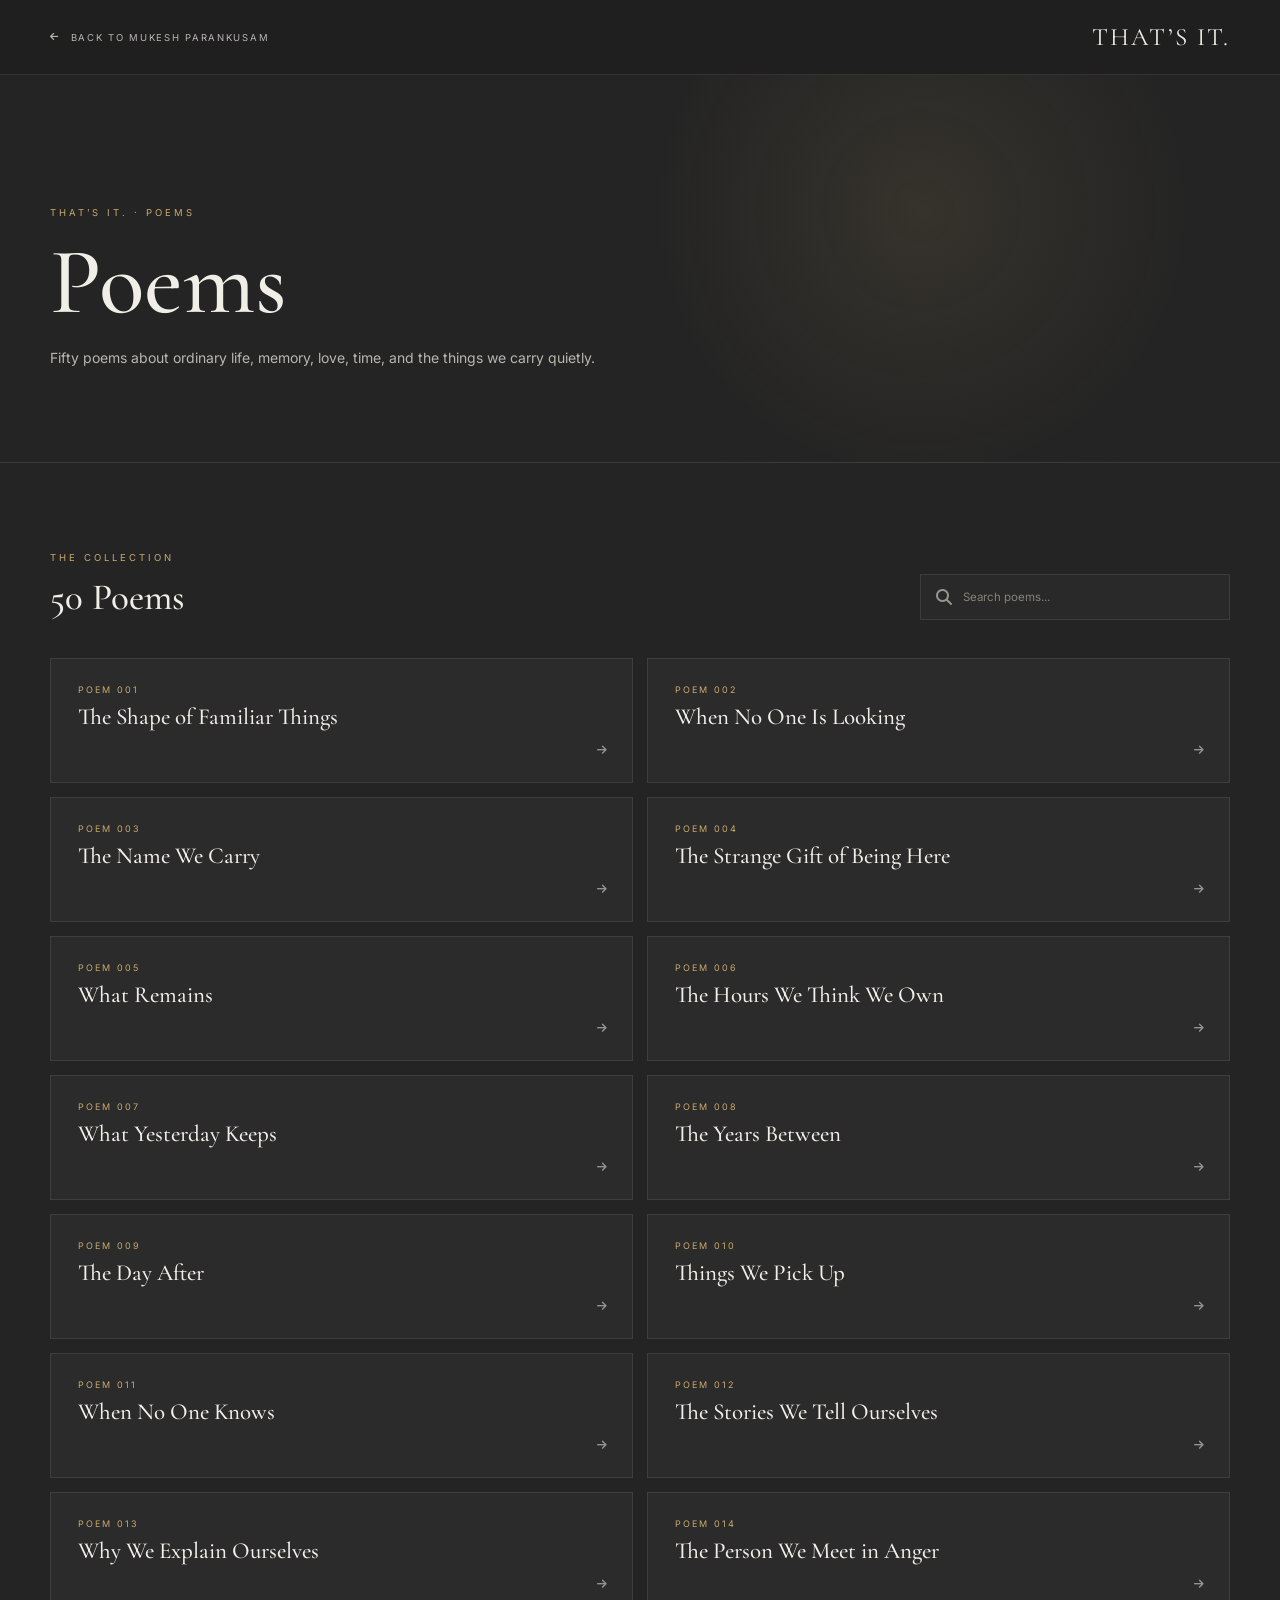
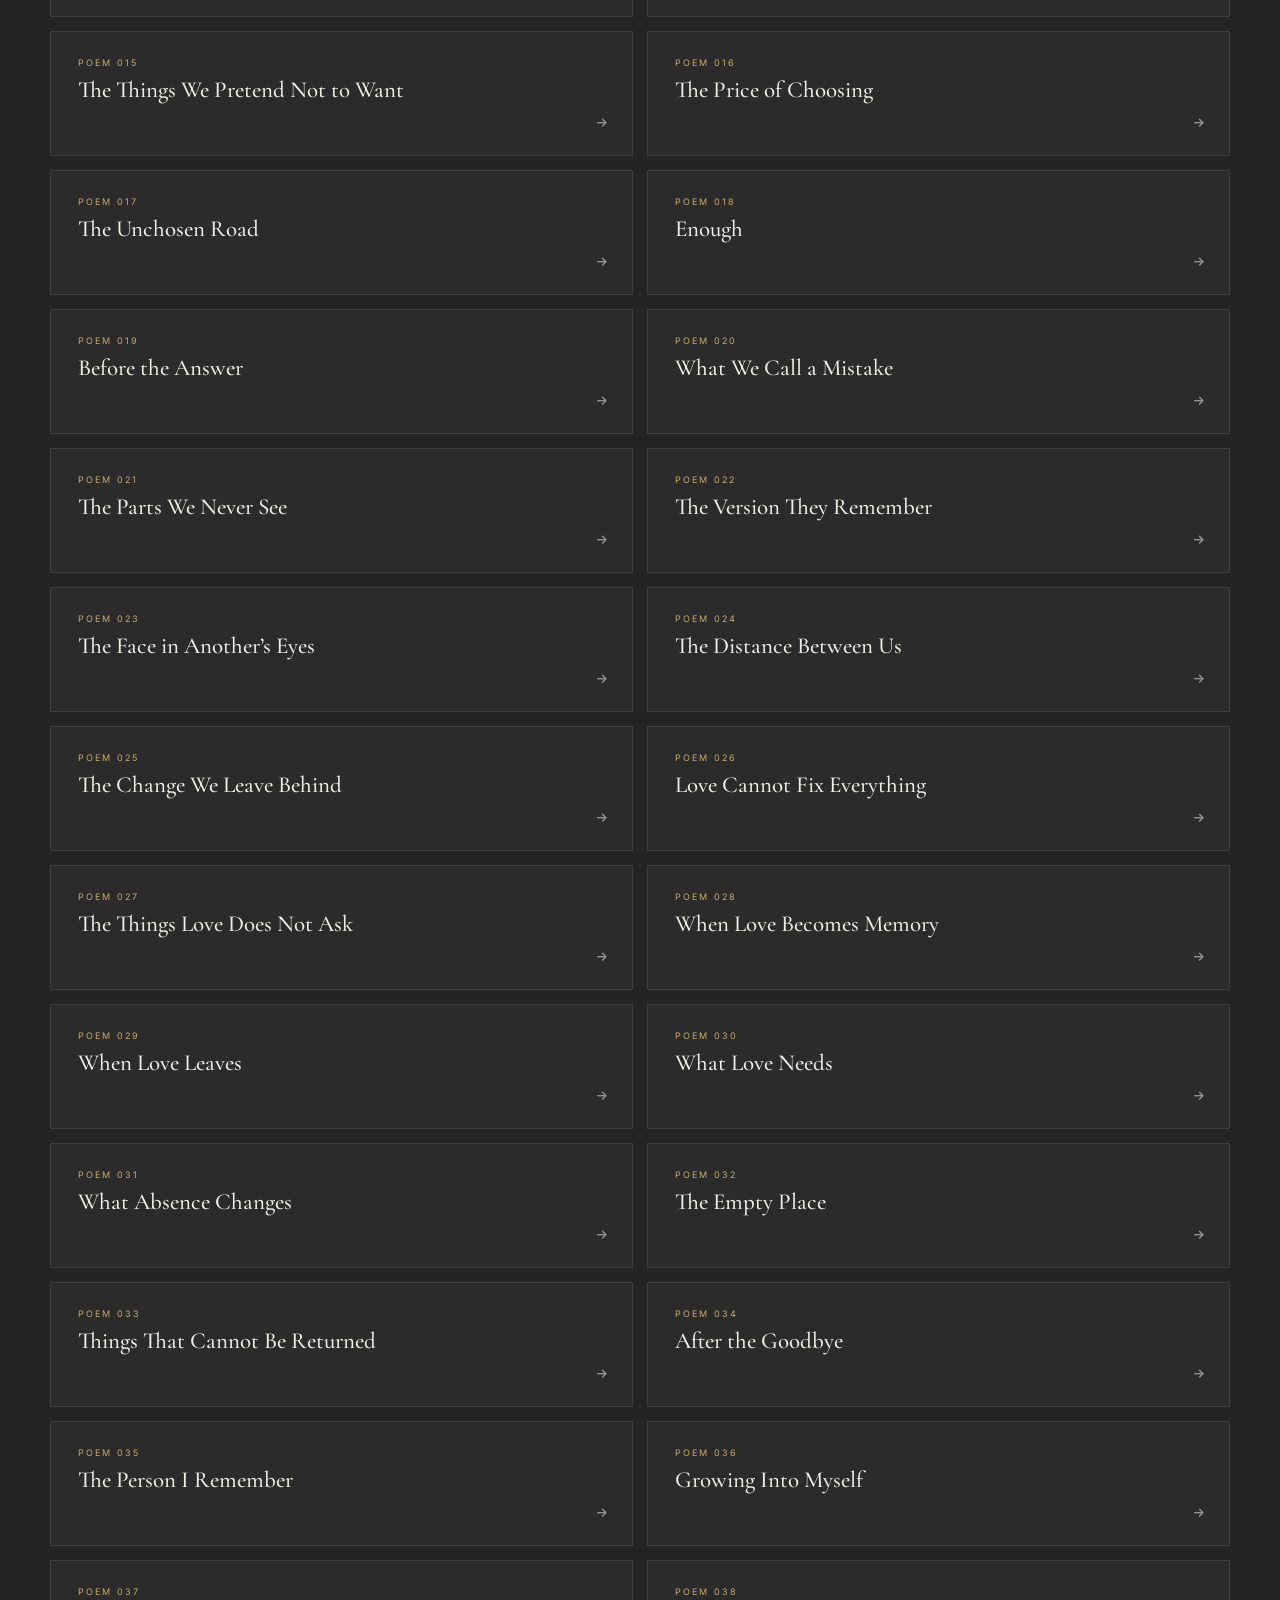
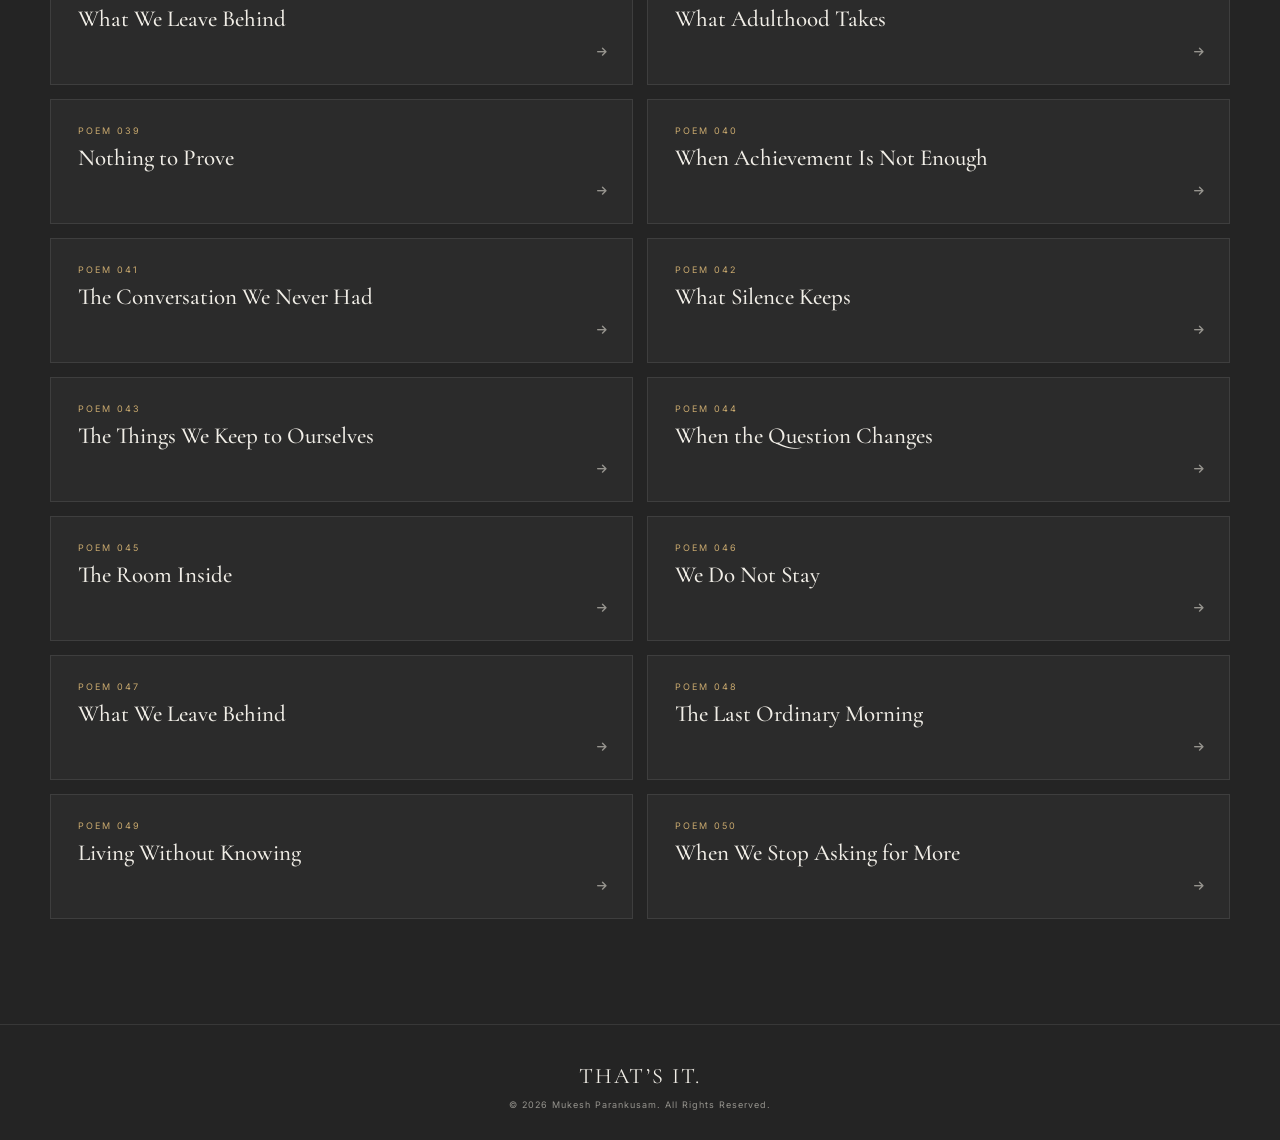
==== poems.html @ 02e2527a "Add files via upload" ====
<!DOCTYPE html>
<html lang="en">
<head>
<meta charset="UTF-8">
<meta name="viewport" content="width=device-width, initial-scale=1.0">
<meta name="description" content="THAT'S IT. — Poems by Mukesh Parankusam.">
<title>Poems — THAT'S IT. | Mukesh Parankusam</title>
<link rel="icon" href="/assets/images/mukesh-favicon-512.png">
<link rel="preconnect" href="https://fonts.googleapis.com">
<link rel="preconnect" href="https://fonts.gstatic.com" crossorigin>
<link href="https://fonts.googleapis.com/css2?family=Cormorant+Garamond:wght@400;500;600&family=Inter:wght@400;500;600&display=swap" rel="stylesheet">
<link rel="stylesheet" href="https://cdnjs.cloudflare.com/ajax/libs/font-awesome/6.5.2/css/all.min.css">
<link rel="stylesheet" href="/poems.css">
</head>
<body>
<header class="poems-header">
  <div class="poems-nav">
    <a class="back-link" href="/"><i class="fa-solid fa-arrow-left"></i><span>BACK TO MUKESH PARANKUSAM</span></a>
    <div class="brand">THAT’S IT.</div>
  </div>
</header>

<main>
<section class="poems-hero">
  <div class="poems-hero-inner">
    <span class="eyebrow">THAT’S IT. · POEMS</span>
    <h1>Poems</h1>
    <p>Fifty poems about ordinary life, memory, love, time, and the things we carry quietly.</p>
  </div>
</section>

<section class="poems-library">
  <div class="library-top">
    <div>
      <span class="eyebrow">THE COLLECTION</span>
      <h2>50 Poems</h2>
    </div>
    <label class="search-box" aria-label="Search poems">
      <i class="fa-solid fa-magnifying-glass"></i>
      <input id="poemSearch" type="search" placeholder="Search poems..." autocomplete="off">
    </label>
  </div>
  <div id="poemGrid" class="poem-grid"></div>
  <p id="noResults" class="no-results" hidden>No poems found.</p>
</section>
</main>

<div id="poemReader" class="reader" aria-hidden="true">
  <div class="reader-backdrop" data-close-reader></div>
  <article class="reader-panel">
    <button class="reader-close" type="button" aria-label="Close poem" data-close-reader><i class="fa-solid fa-xmark"></i></button>
    <div class="reader-number" id="readerNumber"></div>
    <h2 id="readerTitle"></h2>
    <div class="reader-rule"></div>
    <div class="reader-text" id="readerText"></div>
    <div class="reader-nav">
      <button id="prevPoem" type="button"><i class="fa-solid fa-arrow-left"></i><span>Previous</span></button>
      <button id="nextPoem" type="button"><span>Next</span><i class="fa-solid fa-arrow-right"></i></button>
    </div>
  </article>
</div>

<footer class="poems-footer">
  <div>THAT’S IT.</div>
  <p>© 2026 Mukesh Parankusam. All Rights Reserved.</p>
</footer>
<script src="/poems.js"></script>
</body>
</html>
---- poems.css ----
:root{--bg:#242424;--bg2:#202020;--card:#2b2b2b;--gold:#c9a96e;--gold2:#dfc48d;--platinum:#f1eee7;--silver:#b8b6b0;--muted:#96948e;--border:rgba(255,255,255,.09);--border-gold:rgba(201,169,110,.38);--serif:"Cormorant Garamond",Georgia,serif;--sans:Inter,Arial,sans-serif;--ease:all .35s ease}*{box-sizing:border-box}html{scroll-behavior:smooth}body{margin:0;background:var(--bg);color:var(--platinum);font-family:var(--sans);-webkit-font-smoothing:antialiased}.poems-header{position:sticky;top:0;z-index:20;background:rgba(32,32,32,.92);backdrop-filter:blur(14px);border-bottom:1px solid var(--border)}.poems-nav{width:min(1180px,calc(100% - 48px));min-height:74px;margin:auto;display:flex;align-items:center;justify-content:space-between}.back-link{color:var(--silver);text-decoration:none;font-size:9.5px;letter-spacing:1.7px;display:flex;align-items:center;gap:11px;transition:var(--ease)}.back-link:hover{color:var(--gold)}.brand{font-family:var(--serif);font-size:25px;letter-spacing:2px;color:var(--platinum)}.poems-hero{padding:125px 0 90px;border-bottom:1px solid var(--border);background:radial-gradient(circle at 72% 35%,rgba(201,169,110,.11),transparent 28%)}.poems-hero-inner,.poems-library{width:min(1180px,calc(100% - 48px));margin:auto}.eyebrow{color:var(--gold);font-size:9.5px;letter-spacing:3px;text-transform:uppercase}.poems-hero h1{font-family:var(--serif);font-weight:500;font-size:clamp(58px,8vw,94px);line-height:.95;margin:18px 0 18px}.poems-hero p{max-width:610px;color:var(--silver);font-size:14px;line-height:1.9;margin:0}.poems-library{padding:82px 0 105px}.library-top{display:flex;justify-content:space-between;align-items:end;gap:30px;margin-bottom:38px}.library-top h2{font-family:var(--serif);font-size:37px;font-weight:500;margin:10px 0 0}.search-box{width:min(310px,100%);height:46px;display:flex;align-items:center;gap:11px;padding:0 15px;border:1px solid var(--border);background:#292929;color:var(--muted)}.search-box:focus-within{border-color:var(--border-gold)}.search-box input{width:100%;border:0!important;outline:0;background:transparent;color:var(--platinum);padding:0!important;font:inherit;font-size:11.5px}.search-box input::placeholder{color:#85827b}.poem-grid{display:grid;grid-template-columns:repeat(2,minmax(0,1fr));gap:14px}.poem-card{position:relative;padding:25px 27px 24px;border:1px solid var(--border);background:var(--card);cursor:pointer;transition:var(--ease);min-height:125px}.poem-card:hover{transform:translateY(-3px);border-color:var(--border-gold);box-shadow:0 14px 36px rgba(0,0,0,.18)}.poem-index{font-size:9px;letter-spacing:2px;color:var(--gold);margin-bottom:10px}.poem-title{font-family:var(--serif);font-size:23px;line-height:1.12;font-weight:500;color:var(--platinum);padding-right:28px}.poem-arrow{position:absolute;right:25px;bottom:25px;color:var(--muted);font-size:11px;transition:var(--ease)}.poem-card:hover .poem-arrow{color:var(--gold);transform:translateX(4px)}.no-results{color:var(--muted);padding:35px 0}.reader{position:fixed;inset:0;z-index:100;display:none}.reader.open{display:block}.reader-backdrop{position:absolute;inset:0;background:rgba(0,0,0,.72);backdrop-filter:blur(7px)}.reader-panel{position:absolute;left:50%;top:50%;transform:translate(-50%,-50%);width:min(790px,calc(100% - 38px));max-height:min(88vh,820px);overflow:auto;background:#252525;border:1px solid var(--border-gold);padding:58px clamp(28px,5vw,65px) 38px;box-shadow:0 25px 80px rgba(0,0,0,.45)}.reader-close{position:absolute;right:20px;top:18px;width:36px;height:36px;border:1px solid var(--border);background:transparent;color:var(--silver);cursor:pointer;transition:var(--ease)}.reader-close:hover{border-color:var(--gold);color:var(--gold)}.reader-number{color:var(--gold);font-size:9px;letter-spacing:2.5px;margin-bottom:14px}.reader-panel h2{font-family:var(--serif);font-size:clamp(36px,5vw,58px);font-weight:500;line-height:1;margin:0;max-width:680px}.reader-rule{width:48px;height:1px;background:var(--gold);margin:25px 0 30px}.reader-text{font-family:var(--serif);font-size:21px;line-height:1.65;color:#e5e1d9;white-space:pre-line}.reader-nav{display:flex;justify-content:space-between;margin-top:48px;padding-top:20px;border-top:1px solid var(--border)}.reader-nav button{border:0;background:transparent;color:var(--silver);font:500 9.5px var(--sans);letter-spacing:1.3px;text-transform:uppercase;cursor:pointer;padding:10px 0;display:flex;gap:10px;align-items:center}.reader-nav button:hover{color:var(--gold)}.reader-nav button:disabled{opacity:.25;cursor:default}.poems-footer{padding:38px 24px 30px;border-top:1px solid var(--border);text-align:center}.poems-footer>div{font-family:var(--serif);font-size:22px;letter-spacing:2px}.poems-footer p{color:var(--muted);font-size:9px;letter-spacing:1px;margin:10px 0 0}@media(max-width:720px){.poems-nav,.poems-hero-inner,.poems-library{width:calc(100% - 28px)}.poems-nav{min-height:65px}.back-link span{display:none}.brand{font-size:23px}.poems-hero{padding:92px 0 65px}.poems-hero h1{font-size:58px}.poems-hero p{font-size:12.5px;line-height:1.8}.poems-library{padding:60px 0 75px}.library-top{display:block;margin-bottom:28px}.library-top h2{font-size:31px;margin-bottom:22px}.search-box{width:100%}.poem-grid{grid-template-columns:1fr;gap:11px}.poem-card{min-height:112px;padding:22px 23px}.poem-title{font-size:21px}.poem-arrow{right:21px;bottom:21px}.reader-panel{width:calc(100% - 24px);max-height:91vh;padding:52px 22px 28px}.reader-panel h2{font-size:38px}.reader-text{font-size:19px;line-height:1.62}.reader-nav{margin-top:34px}.reader-nav button{font-size:8.5px}}@media(max-width:390px){.poems-hero h1{font-size:51px}.poem-title{font-size:20px}.reader-text{font-size:18px}}
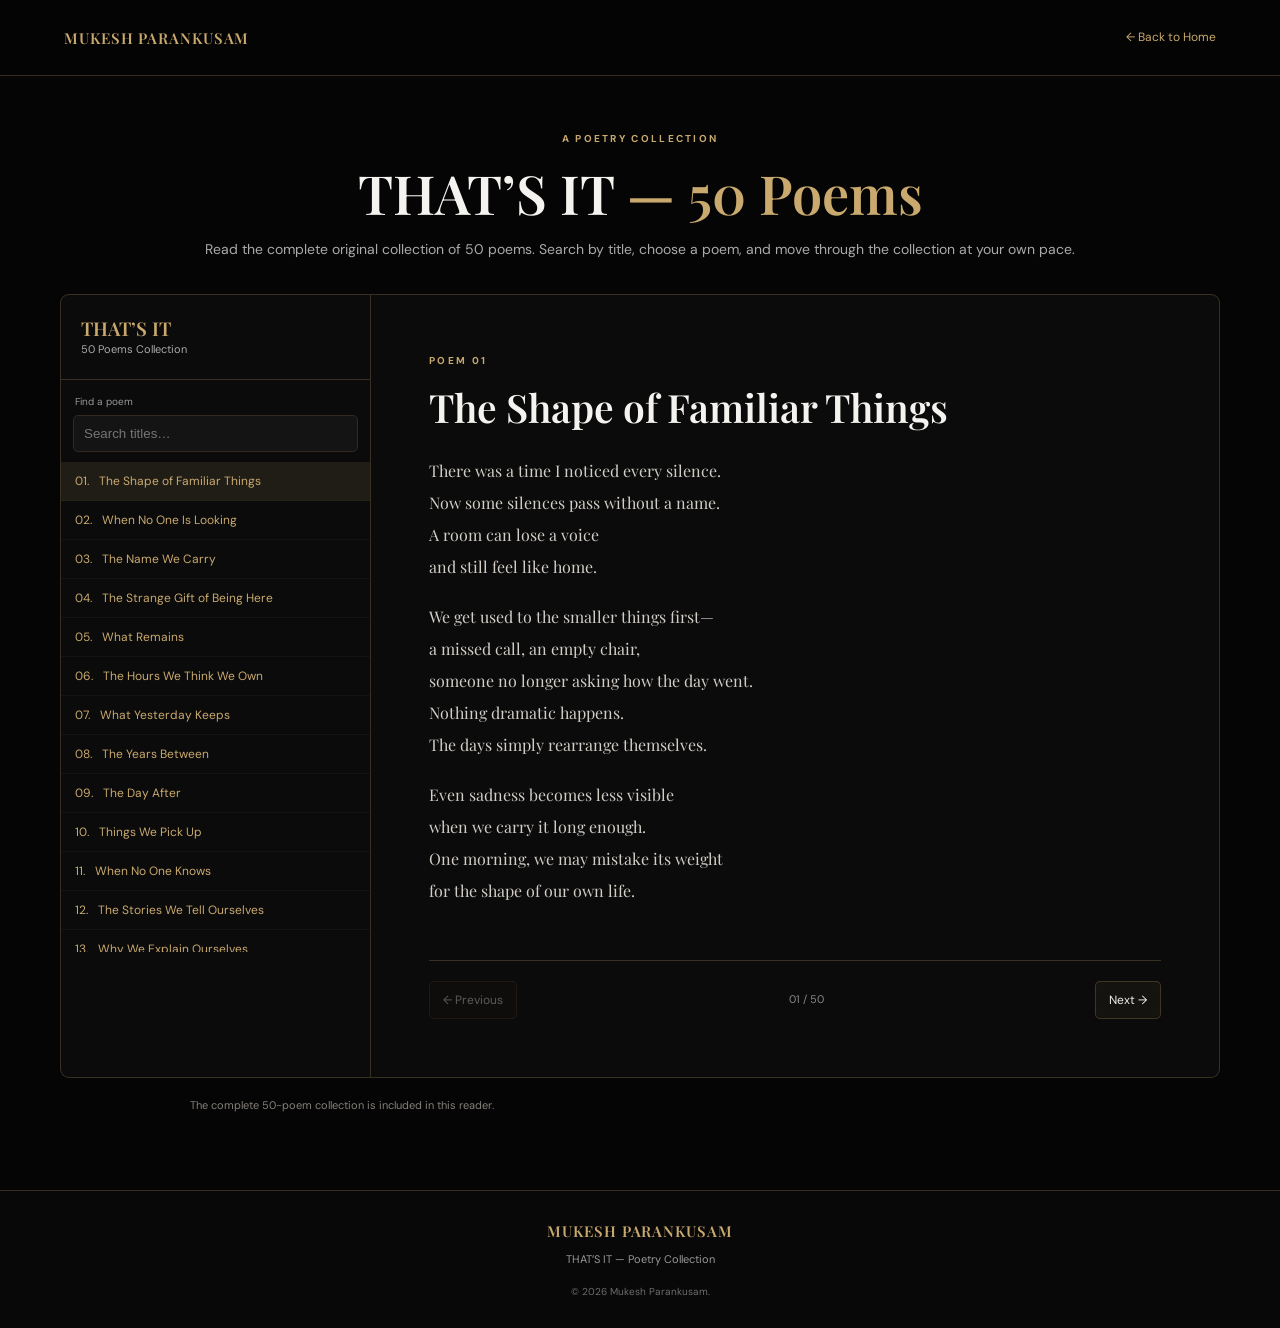
==== commit 91856fd2: "Add files via upload" ====
--- a/poems.html
+++ b/poems.html
@@ -1,69 +1 @@
-<!DOCTYPE html>
-<html lang="en">
-<head>
-<meta charset="UTF-8">
-<meta name="viewport" content="width=device-width, initial-scale=1.0">
-<meta name="description" content="THAT'S IT. — Poems by Mukesh Parankusam.">
-<title>Poems — THAT'S IT. | Mukesh Parankusam</title>
-<link rel="icon" href="/assets/images/mukesh-favicon-512.png">
-<link rel="preconnect" href="https://fonts.googleapis.com">
-<link rel="preconnect" href="https://fonts.gstatic.com" crossorigin>
-<link href="https://fonts.googleapis.com/css2?family=Cormorant+Garamond:wght@400;500;600&family=Inter:wght@400;500;600&display=swap" rel="stylesheet">
-<link rel="stylesheet" href="https://cdnjs.cloudflare.com/ajax/libs/font-awesome/6.5.2/css/all.min.css">
-<link rel="stylesheet" href="/poems.css">
-</head>
-<body>
-<header class="poems-header">
-  <div class="poems-nav">
-    <a class="back-link" href="/"><i class="fa-solid fa-arrow-left"></i><span>BACK TO MUKESH PARANKUSAM</span></a>
-    <div class="brand">THAT’S IT.</div>
-  </div>
-</header>
-
-<main>
-<section class="poems-hero">
-  <div class="poems-hero-inner">
-    <span class="eyebrow">THAT’S IT. · POEMS</span>
-    <h1>Poems</h1>
-    <p>Fifty poems about ordinary life, memory, love, time, and the things we carry quietly.</p>
-  </div>
-</section>
-
-<section class="poems-library">
-  <div class="library-top">
-    <div>
-      <span class="eyebrow">THE COLLECTION</span>
-      <h2>50 Poems</h2>
-    </div>
-    <label class="search-box" aria-label="Search poems">
-      <i class="fa-solid fa-magnifying-glass"></i>
-      <input id="poemSearch" type="search" placeholder="Search poems..." autocomplete="off">
-    </label>
-  </div>
-  <div id="poemGrid" class="poem-grid"></div>
-  <p id="noResults" class="no-results" hidden>No poems found.</p>
-</section>
-</main>
-
-<div id="poemReader" class="reader" aria-hidden="true">
-  <div class="reader-backdrop" data-close-reader></div>
-  <article class="reader-panel">
-    <button class="reader-close" type="button" aria-label="Close poem" data-close-reader><i class="fa-solid fa-xmark"></i></button>
-    <div class="reader-number" id="readerNumber"></div>
-    <h2 id="readerTitle"></h2>
-    <div class="reader-rule"></div>
-    <div class="reader-text" id="readerText"></div>
-    <div class="reader-nav">
-      <button id="prevPoem" type="button"><i class="fa-solid fa-arrow-left"></i><span>Previous</span></button>
-      <button id="nextPoem" type="button"><span>Next</span><i class="fa-solid fa-arrow-right"></i></button>
-    </div>
-  </article>
-</div>
-
-<footer class="poems-footer">
-  <div>THAT’S IT.</div>
-  <p>© 2026 Mukesh Parankusam. All Rights Reserved.</p>
-</footer>
-<script src="/poems.js"></script>
-</body>
-</html>
+<!doctype html><html lang="en"><head><meta charset="utf-8"><meta name="viewport" content="width=device-width,initial-scale=1"><title>THAT’S IT — 50 Poems | Mukesh Parankusam</title><meta name="description" content="Read the THAT’S IT poetry collection by Mukesh Parankusam."><link rel="preconnect" href="https://fonts.googleapis.com"><link href="https://fonts.googleapis.com/css2?family=DM+Sans:wght@400;500;600;700&family=Playfair+Display:wght@500;600;700&display=swap" rel="stylesheet"><link rel="stylesheet" href="assets/css/style.css"><link rel="stylesheet" href="assets/css/poems.css"></head><body><header class="site-header"><a class="brand" href="index.html">MUKESH PARANKUSAM</a><a class="back-home" href="index.html">← Back to Home</a></header><main class="poems-page"><div class="poems-intro"><p class="eyebrow">A POETRY COLLECTION</p><h1>THAT’S IT <em>— 50 Poems</em></h1><p>Read the complete original collection of 50 poems. Search by title, choose a poem, and move through the collection at your own pace.</p></div><div class="poem-reader"><aside class="poem-sidebar"><div class="sidebar-title"><strong>THAT’S IT</strong><span>50 Poems Collection</span></div><label class="search-label" for="poemSearch">Find a poem</label><input id="poemSearch" type="search" placeholder="Search titles…"><div class="poem-list" id="poemList" aria-label="Poem list"></div></aside><article class="poem-content"><p class="eyebrow" id="poemNumber">POEM 01</p><h2 id="poemTitle">A New Beginning</h2><div class="poem-body" id="poemBody"><p>The original poem text will appear here when the collection manuscript is added.</p></div><div class="poem-nav"><button id="prevPoem">← Previous</button><span id="poemCounter">01 / 50</span><button id="nextPoem">Next →</button></div></article></div><p class="collection-note">The complete 50-poem collection is included in this reader.</p></main><footer class="footer"><a class="brand" href="index.html">MUKESH PARANKUSAM</a><p>THAT’S IT — Poetry Collection</p><span>© <span id="year"></span> Mukesh Parankusam.</span></footer><script src="assets/js/poems-data.js"></script><script src="assets/js/poems.js"></script></body></html>
--- a/assets/css/style.css
+++ b/assets/css/style.css
@@ -0,0 +1 @@
+:root{--black:#050505;--soft:#0b0b0b;--panel:#111;--white:#f5f3ef;--silver:#b8b8b8;--gold:#c9a96e;--line:rgba(201,169,110,.24);--serif:'Playfair Display',Georgia,serif;--sans:'DM Sans',Arial,sans-serif}*{box-sizing:border-box}html{scroll-behavior:smooth;scroll-padding-top:86px}body{margin:0;background:var(--black);color:var(--white);font-family:var(--sans);line-height:1.6}a{color:inherit;text-decoration:none}img{display:block;max-width:100%}.preloader{position:fixed;inset:0;background:#030303;z-index:1000;display:flex;flex-direction:column;align-items:center;justify-content:center;gap:20px;transition:opacity .6s,visibility .6s}.preloader.done{opacity:0;visibility:hidden}.loader-name{font-family:var(--serif);letter-spacing:.22em;color:var(--gold);font-size:clamp(16px,2vw,25px);text-align:center}.loader-line{width:170px;height:2px;background:#29251f;overflow:hidden}.loader-line span{display:block;height:100%;background:var(--gold);animation:load 1.2s ease-in-out infinite}@keyframes load{from{width:0}to{width:100%}}.preloader small{color:#777;font-size:11px;letter-spacing:.15em}.site-header{height:76px;padding:0 clamp(20px,5vw,76px);display:flex;align-items:center;justify-content:space-between;gap:20px;border-bottom:1px solid var(--line);background:rgba(5,5,5,.92);position:sticky;top:0;z-index:50;backdrop-filter:blur(14px)}.brand{font-family:var(--serif);color:var(--gold);font-weight:600;letter-spacing:.06em;font-size:15px;white-space:nowrap}.nav{display:flex;align-items:center;gap:clamp(12px,2vw,27px);font-size:12px;color:#ddd}.nav a{transition:color .2s}.nav a:hover{color:var(--gold)}.nav-cta{background:var(--gold);color:#0a0804!important;padding:10px 16px;border-radius:5px;font-weight:700}.menu-toggle{display:none;background:none;border:1px solid var(--line);color:var(--gold);font-size:22px;border-radius:5px;padding:4px 10px}.section-wrap{width:min(1240px,calc(100% - 48px));margin:0 auto;padding:70px 0}.hero{display:grid;grid-template-columns:1fr .95fr;align-items:center;gap:34px;min-height:560px;padding-top:50px;padding-bottom:55px}.eyebrow{font-size:10px;letter-spacing:.23em;color:var(--gold);font-weight:700;margin:0 0 15px}.hero h1{font-family:var(--serif);font-size:clamp(42px,6vw,76px);line-height:1.02;letter-spacing:-.035em;margin:0 0 16px}.hero h1 span{color:var(--gold)}.qualification{font-size:13px;color:#e6e2dc}.qualification i,.footer i{color:var(--gold);font-style:normal;padding:0 5px}.roles{font-size:15px;line-height:1.55;color:#ddd;margin:20px 0}.stats{display:flex;gap:34px;margin:25px 0}.stats div{display:flex;flex-direction:column}.stats strong{font-family:var(--serif);font-size:28px;color:var(--gold);line-height:1.2}.stats span{font-size:11px;color:#aaa;max-width:155px}.hero-actions{display:flex;gap:12px;flex-wrap:wrap}.button{display:inline-flex;align-items:center;justify-content:center;gap:20px;padding:12px 17px;border-radius:5px;font-size:12px;font-weight:700;transition:transform .2s,background .2s}.button:hover{transform:translateY(-2px)}.button.gold{background:var(--gold);color:#100d08}.button.outline{border:1px solid var(--gold);color:var(--white)}.hero-image{height:440px;position:relative;overflow:hidden;border:1px solid var(--line);border-radius:8px;background:#16120e}.hero-image:after{content:"";position:absolute;inset:0;background:linear-gradient(0deg,rgba(0,0,0,.7),transparent 38%)}.hero-image img{width:100%;height:100%;object-fit:cover;object-position:center 38%}.image-caption{position:absolute;bottom:18px;left:20px;right:20px;z-index:1;display:flex;justify-content:space-between;color:#eee;font-size:9px;letter-spacing:.14em}.panel{border:1px solid var(--line);background:linear-gradient(125deg,#0a0a0a,#10100f);border-radius:9px;padding:clamp(24px,4vw,48px)}.section-heading{margin-bottom:28px}.section-heading h2,.vision h2,.poem-promo h2{font-family:var(--serif);font-size:clamp(29px,4vw,43px);line-height:1.15;margin:0}.section-heading h2 em,.vision h2 em,.poem-promo h2 em{font-style:normal;color:var(--gold)}.about-grid{display:grid;grid-template-columns:.7fr 1.3fr;gap:40px;align-items:center}.about-image{height:300px;overflow:hidden;border-radius:6px;border:1px solid var(--line)}.about-image img{width:100%;height:100%;object-fit:cover;object-position:center 30%}.about-copy p{color:#c8c5c0;font-size:14px;max-width:720px}.skill-row{display:grid;grid-template-columns:repeat(4,1fr);gap:10px;margin-top:28px}.skill-row span{border-top:1px solid var(--line);padding-top:12px;color:var(--gold);font-size:11px}.skill-row b{display:block;color:#eee;font-weight:500;margin-top:4px}.journey{padding-bottom:55px}.timeline{display:grid;grid-template-columns:repeat(5,1fr);gap:16px;position:relative}.timeline:before{content:"";position:absolute;top:22px;left:5%;right:5%;height:1px;background:var(--gold);opacity:.7}.timeline>div{position:relative;padding-top:52px}.timeline-dot{position:absolute;top:8px;left:0;width:29px;height:29px;display:grid;place-items:center;border:1px solid var(--gold);border-radius:50%;background:var(--black);font-size:10px;color:var(--gold)}.timeline h3{font-family:var(--serif);font-size:16px;line-height:1.3}.timeline p{font-size:12px;color:#999}.org-grid{display:grid;grid-template-columns:repeat(3,1fr);gap:18px}.org-card{display:flex;flex-direction:column;background:#f6f4ef;color:#161513;border-radius:7px;padding:14px 18px 18px;min-height:320px;transition:transform .25s,box-shadow .25s}.org-card:hover,.book-card:hover{transform:translateY(-4px);box-shadow:0 12px 34px #0008}.logo-area{height:110px;display:grid;place-items:center;background:#fff;border-radius:4px;margin-bottom:14px;padding:12px}.logo-area.dark{background:#0b2019}.logo-area img{width:100%;height:100%;object-fit:contain}.org-card h3{font-family:var(--serif);font-size:19px;line-height:1.2;margin:0 0 5px}.role-label{color:#8c6a31!important;font-weight:700;margin:0 0 10px!important;font-size:12px!important}.org-card p{font-size:12px;color:#5d5a55;margin:0 0 8px}.card-link{font-size:11px;font-weight:700;color:#8a672d;margin-top:auto;padding-top:12px}.books-section{padding-top:45px}.book-grid{display:grid;grid-template-columns:repeat(4,1fr);gap:16px}.book-card{background:#f5f3ef;color:#141414;border-radius:7px;padding:15px;text-align:center;display:flex;flex-direction:column;align-items:center;min-width:0;transition:transform .25s,box-shadow .25s;border:1px solid transparent}.featured-book{border-color:var(--gold)}.book-card img{height:185px;width:100%;object-fit:contain;margin-bottom:12px}.book-card h3{font-family:var(--serif);font-size:17px;margin:0 0 3px}.book-card p{font-size:12px;margin:0 0 5px}.book-card>span:not(.card-link){font-size:10px;color:#716b62}.book-card .card-link{color:#8a672d}.poem-promo{display:grid;grid-template-columns:180px 1fr;gap:34px;align-items:center;border-top:1px solid var(--line);border-bottom:1px solid var(--line)}.promo-cover{height:250px;background:#111;padding:8px;border:1px solid var(--gold);border-radius:4px}.promo-cover img{width:100%;height:100%;object-fit:contain}.poem-promo p:not(.eyebrow){color:#bcb8b0;max-width:650px;font-size:14px;margin:18px 0 24px}.vision{display:grid;grid-template-columns:130px 1fr;align-items:center;gap:28px}.vision-symbol{font-size:85px;line-height:1;color:var(--gold);text-align:center}.vision p:last-child{color:#c1bdb5;max-width:800px}.contact-section{padding-bottom:65px}.contact-grid{display:grid;grid-template-columns:1.2fr .8fr 1fr;gap:24px}.contact-grid>div{padding:22px;border:1px solid var(--line);border-radius:6px;display:flex;flex-direction:column;gap:9px}.contact-label{font-size:10px;letter-spacing:.2em;color:var(--gold)}.contact-grid a{font-size:13px;overflow-wrap:anywhere}.socials{display:flex;flex-wrap:wrap;gap:12px}.socials a{color:#ddd}.footer{border-top:1px solid var(--line);padding:28px clamp(24px,5vw,76px);text-align:center;background:#080808}.footer p{font-size:11px;color:#999;margin:6px}.footer>span{display:block;font-size:10px;color:#6d6d6d;margin-top:16px}.ai-launcher{position:fixed;right:24px;bottom:22px;z-index:70;display:flex;align-items:center;gap:10px;border:1px solid var(--gold);background:#0b0b0b;color:var(--white);border-radius:40px;padding:9px 16px 9px 9px;box-shadow:0 0 25px #c9a96e25;cursor:pointer;font:600 12px var(--sans)}.ai-orb{width:34px;height:34px;display:grid;place-items:center;border-radius:50%;background:var(--gold);color:#100d08;font-size:22px}.chat-panel{position:fixed;right:24px;bottom:83px;width:min(360px,calc(100vw - 32px));height:480px;max-height:calc(100dvh - 120px);z-index:71;background:#0d0d0d;border:1px solid var(--gold);border-radius:12px;box-shadow:0 18px 70px #000b;display:flex;flex-direction:column;overflow:hidden;opacity:0;visibility:hidden;transform:translateY(12px);transition:.22s}.chat-panel.open{opacity:1;visibility:visible;transform:none}.chat-head{padding:15px 16px;border-bottom:1px solid var(--line);display:flex;align-items:center;justify-content:space-between}.chat-head>div{display:grid;grid-template-columns:12px auto;column-gap:8px;align-items:center}.chat-head strong{font-family:var(--serif);color:var(--gold);letter-spacing:.05em}.chat-head small{grid-column:2;color:#888;font-size:10px}.ai-dot{width:8px;height:8px;background:#77b78d;border-radius:50%;grid-row:span 2}.chat-head button{background:none;color:#ddd;border:0;font-size:25px;cursor:pointer}.chat-messages{padding:15px;flex:1;overflow:auto;display:flex;flex-direction:column;gap:12px}.chat-bubble{font-size:12px;line-height:1.5;padding:11px 13px;border-radius:10px;max-width:90%;white-space:pre-wrap}.chat-bubble.bot{background:#f2f0eb;color:#222;align-self:flex-start;border-bottom-left-radius:3px}.chat-bubble.user{background:#24364c;color:#fff;align-self:flex-end;border-bottom-right-radius:3px}.chat-form{display:flex;gap:8px;padding:12px;border-top:1px solid var(--line)}.chat-form input{min-width:0;flex:1;border:1px solid #333;border-radius:6px;background:#171717;color:#fff;padding:11px;font:12px var(--sans);outline:none}.chat-form input:focus{border-color:var(--gold)}.chat-form button{width:40px;border:0;border-radius:6px;background:var(--gold);color:#111;font-size:20px;cursor:pointer}.chat-note{font-size:9px;color:#777;text-align:center;margin:0 0 10px}.fade-in{animation:fadeIn .7s ease both}@keyframes fadeIn{from{opacity:0;transform:translateY(14px)}to{opacity:1;transform:none}}@media(max-width:900px){.site-header{height:68px}.menu-toggle{display:block}.nav{display:none;position:absolute;top:68px;left:0;right:0;padding:18px 24px 24px;background:#090909;border-bottom:1px solid var(--line);flex-direction:column;align-items:stretch;gap:15px}.nav.open{display:flex}.nav-cta{text-align:center}.hero{grid-template-columns:1fr 1fr;gap:20px;min-height:0}.hero-image{height:380px}.hero h1{font-size:clamp(38px,6vw,60px)}.org-card{padding:12px;min-height:335px}.book-card img{height:150px}.contact-grid{grid-template-columns:1fr 1fr}.contact-grid>div:last-child{grid-column:1/-1}}@media(max-width:620px){.section-wrap{width:calc(100% - 34px);padding:48px 0}.site-header{padding:0 17px}.brand{font-size:12px}.hero{grid-template-columns:1fr;padding-top:35px;gap:24px}.hero h1{font-size:53px}.hero-image{height:330px;grid-row:1}.hero-copy{grid-row:2}.stats{gap:24px}.panel{padding:22px 18px}.about-grid{grid-template-columns:1fr;gap:20px}.about-image{height:280px;max-width:340px}.skill-row{grid-template-columns:1fr 1fr}.timeline{grid-template-columns:1fr 1fr;gap:18px}.timeline:before{display:none}.timeline>div{padding-top:40px}.timeline-dot{top:0}.org-grid{grid-template-columns:1fr}.org-card{min-height:0;padding:16px}.logo-area{height:120px}.book-grid{grid-template-columns:1fr 1fr;gap:10px}.book-card{padding:10px}.book-card img{height:145px}.book-card h3{font-size:15px}.poem-promo{grid-template-columns:110px 1fr;gap:18px}.promo-cover{height:180px}.poem-promo h2{font-size:27px}.poem-promo p:not(.eyebrow){font-size:12px}.button{padding:11px 12px;gap:9px;font-size:11px}.vision{grid-template-columns:58px 1fr;gap:14px}.vision-symbol{font-size:55px}.contact-grid{grid-template-columns:1fr}.contact-grid>div:last-child{grid-column:auto}.ai-launcher{right:14px;bottom:14px}.chat-panel{right:12px;bottom:73px}.footer{padding:25px 18px}}@media(prefers-reduced-motion:reduce){html{scroll-behavior:auto}*,*:before,*:after{animation-duration:.01ms!important;transition-duration:.01ms!important}}
--- a/assets/css/poems.css
+++ b/assets/css/poems.css
@@ -0,0 +1 @@
+.back-home{font-size:12px;color:var(--gold)}.poems-page{width:min(1160px,calc(100% - 36px));margin:0 auto;padding:55px 0 75px}.poems-intro{text-align:center;margin-bottom:34px}.poems-intro h1{font:600 clamp(32px,5vw,54px)/1.15 var(--serif);margin:0}.poems-intro h1 em{font-style:normal;color:var(--gold)}.poems-intro>p:last-child{color:#aaa;font-size:14px}.poem-reader{display:grid;grid-template-columns:310px 1fr;min-height:570px;border:1px solid var(--line);border-radius:9px;overflow:hidden;background:#0b0b0b}.poem-sidebar{border-right:1px solid var(--line);display:flex;flex-direction:column;min-height:0}.sidebar-title{padding:20px;border-bottom:1px solid var(--line);display:flex;flex-direction:column}.sidebar-title strong{font:600 19px var(--serif);color:var(--gold)}.sidebar-title span{font-size:11px;color:#aaa}.search-label{padding:14px 14px 5px;font-size:10px;color:#999}.poem-sidebar input{margin:0 12px 10px;padding:10px;background:#141414;border:1px solid #302a20;color:#eee;border-radius:5px;outline:none}.poem-list{overflow:auto;max-height:490px}.poem-item{width:100%;text-align:left;display:flex;gap:10px;padding:11px 14px;border:0;border-bottom:1px solid #ffffff08;background:transparent;color:#c7c3bc;font:12px var(--sans);cursor:pointer}.poem-item span{color:var(--gold);font-variant-numeric:tabular-nums}.poem-item:hover,.poem-item.active{background:#c9a96e1c;color:#fff}.poem-content{padding:clamp(24px,5vw,58px);display:flex;flex-direction:column}.poem-content h2{font:600 clamp(27px,4vw,39px)/1.2 var(--serif);margin:0 0 24px}.poem-body{white-space:pre-line;color:#d2cec7;font:16px/2 var(--serif);flex:1}.poem-body p{margin:0 0 18px}.poem-nav{display:flex;justify-content:space-between;align-items:center;gap:12px;border-top:1px solid var(--line);padding-top:20px;margin-top:35px}.poem-nav button{border:1px solid var(--line);background:#15130f;color:#eee;border-radius:5px;padding:10px 13px;font:12px var(--sans);cursor:pointer}.poem-nav button:disabled{opacity:.35;cursor:not-allowed}.poem-nav span{font-size:11px;color:#888}.collection-note{font-size:11px;line-height:1.7;color:#85817a;margin:18px auto 0;max-width:900px}.collection-note code{color:var(--gold)}@media(max-width:700px){.poem-reader{grid-template-columns:1fr}.poem-sidebar{border-right:0;border-bottom:1px solid var(--line)}.poem-list{display:grid;grid-template-columns:1fr 1fr;max-height:230px}.poem-item{padding:10px;font-size:11px}.poem-content{min-height:390px;padding:25px 20px}.poem-body{font-size:15px}.poems-page{padding-top:35px}}
